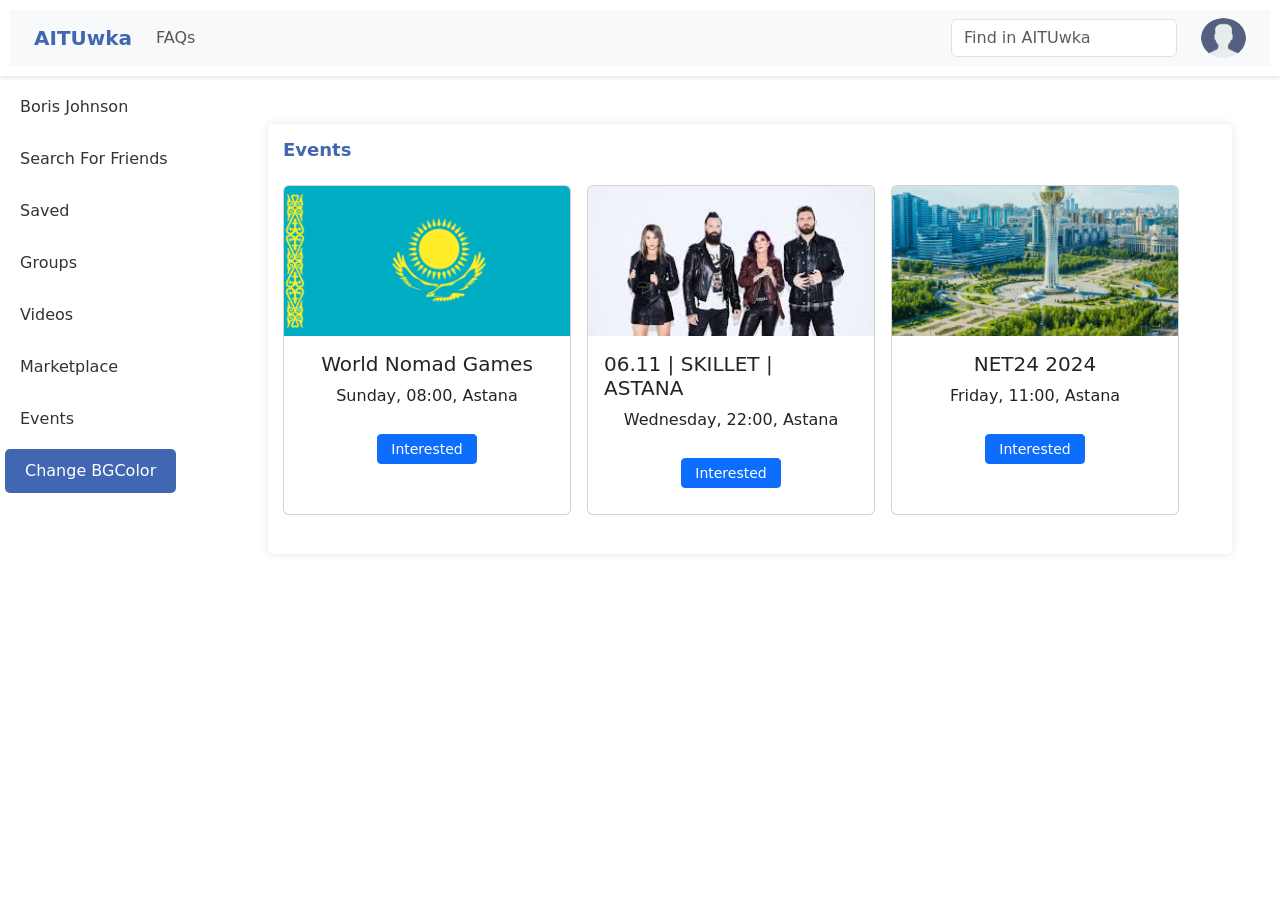
==== events.html @ 74ab94d4 "Add files via upload" ====
<!DOCTYPE html>
<html lang="en">
<head>
    <meta charset="UTF-8">
    <meta name="viewport" content="width=device-width, initial-scale=1.0">
    <title>AITUwka</title>
    <link rel="stylesheet" href="event.css">
    <link rel="stylesheet" href="style.css">
    <link href="https://cdn.jsdelivr.net/npm/bootstrap@5.3.3/dist/css/bootstrap.min.css" rel="stylesheet">
</head>
<body>
    <header>
        <nav class="navbar navbar-expand-lg navbar-light bg-light px-4">
            <a id="navbar-brand" href="home.html">AITUwka</a>
            <div class="collapse navbar-collapse" id="navbarNav">
                <ul class="navbar-nav me-auto mb-2 mb-lg-0">
                    <li class="nav-item">
                        <a class="nav-link" href="#">FAQs</a>
                    </li>
                </ul>
                <form class="d-flex">
                    <input class="form-control me-2" type="search" placeholder="Find in AITUwka" aria-label="Search">
                </form>
                <a href="user.html">
                    <img src="img/user.png" alt="Profile" class="profile-pic ms-3" style="height: 40px;">
                </a>
            </div>
        </nav>
    </header>
    
    <aside class="sidebar col-md-2">
        <a href="user.html">Boris Johnson</a>
        <a href="#">Search For Friends</a>
        <a href="saves.html">Saved</a>
        <a href="group.html">Groups</a>
        <a href="#">Videos</a>
        <a href="marketplace.html">Marketplace</a>
        <a href="events.html">Events</a>

        <div class="bg-button">
            <button id="colorBtn">Change BGColor</button>
        </div>
    </aside>

    <main id="content" class="p-5">
        <section id="events-section">
            <h2 class="section-title mb-4">Events</h2>
            
            <div class="d-flex flex-wrap">
            
            <div class="card mb-4 me-3" style="width: 18rem;">
                <img class="card-img-top" src="img/Flag_of_Kazakhstan.svg.png" alt="World Nomad Games">
                <div class="card-body">
                    <h5 class="card-title">World Nomad Games</h5>
                    <p class="card-text">Sunday, 08:00, Astana</p>
                    <a href="#" class="btn btn-primary btn-sm">Interested</a>
                </div>
            </div>
    
            <div class="card mb-4 me-3" style="width: 18rem;">
                <img class="card-img-top" src="img/skillet.jpg" alt="Skillet Concert">
                <div class="card-body">
                    <h5 class="card-title">06.11 | SKILLET | ASTANA</h5>
                    <p class="card-text">Wednesday, 22:00, Astana</p>
                    <a href="#" class="btn btn-primary btn-sm">Interested</a>
                </div>
            </div>
    
            <div class="card mb-4 me-3" style="width: 18rem;">
                <img class="card-img-top" src="img/net24.jpg" alt="NET24 Astana Workshop">
                <div class="card-body">
                    <h5 class="card-title">NET24 2024</h5>
                    <p class="card-text">Friday, 11:00, Astana</p>
                    <a href="#" class="btn btn-primary btn-sm">Interested</a>
                </div>
            </div>
            </div>
        </section>
    </main>

    <script src="index.js"></script>
        

</body>
</html>
---- event.css ----
.card-body {
    display: flex;
    flex-direction: column;
    align-items: center; 
}

.btn.btn-primary.btn-sm {
    width: 100px; 
    height: 30px; 
    font-size: 14px; 
    margin: 10px auto; 
    display: block; 
}

.card-img-top {
    width: 100%; 
    height: 150px; 
    object-fit: cover;
  }

#content {
    margin-left: 220px;
    padding: 20px;
}

#events-section {
    background-color: #fff;
    padding: 15px;
    border-radius: 5px;
    margin-bottom: 10px;
    box-shadow: 0 0 10px rgba(0, 0, 0, 0.1);
}

.section-title {
    font-size: 18px;
    font-weight: bold;
    color: #4267b2;
}

.event-item {
    display: flex;
    margin-bottom: 10px;
}

.event-img {
    width: 600px;
    margin-right: 15px;
}

.event-info {
    display: flex;
    flex-direction: column;
    justify-content: center;
}

.event-title {
    margin: 0;
    font-size: 16px;
    font-weight: bold;
}

.event-details {
    color: #555;
    margin: 5px 0;
}

.event-button {
    padding: 10px;
    border-radius: 5px;
    border: none;
    background-color: #4267b2;
    color: white;
    transition: background-color 0.3s ease, transform 0.2s ease;
}

.event-button:hover {
    background-color: #abb4c5;
    transform: scale(1.05);
}
---- style.css ----
body {
    font-family: Arial, sans-serif;
    background-color: #f0f2f5;
    margin: 0;
    padding: 0;
}

header {
    background-color: white;
    padding: 10px;
    color: #4267b2;
    display: flex;
    justify-content: space-between;
    align-items: center;
    box-shadow: 0 2px 4px rgba(0, 0, 0, 0.1);
}

header a {
    color: #4267b2;
    text-decoration: none;
}

.logo {
    margin: 0;
    font-size: 26px;
    font-weight: bold;
}

.search-input {
    padding: 10px;
    width: calc(100% - 350px);
    border-radius: 20px;
    border: 1px solid #ccc;
    background-color: #f0f2f5;
    color: #333;
    margin-left: 20px;
    transition: border 0.3s ease, box-shadow 0.3s ease;
}

.search-input:focus {
    border-color: #4267b2;
    box-shadow: 0 0 5px rgba(66, 103, 178, 0.5);
    outline: none;
}

.navbar {
    width: 100%;
  }
  
#navbar-brand {
    padding-top: var(--bs-navbar-brand-padding-y);
    padding-bottom: var(--bs-navbar-brand-padding-y);
    margin-right: var(--bs-navbar-brand-margin-end);
    font-size: var(--bs-navbar-brand-font-size);
    color: #4267b2;
    text-decoration: none;
    white-space: nowrap;
    font-weight: bold;
}
  
.navbar-nav {
    display: flex; 
    flex-direction: row;
    align-items: center; 
}
  
.nav-item {
    margin-right: 20px; 
}
  
.nav-link {
    color: #fff; 
    text-decoration: none; 
    transition: color 0.2s ease; 
}
  
.nav-link:hover {
    color: #ccc; 
}
  
.navbar-toggler {
    border: none; 
    outline: none; 
}
  
.navbar-toggler-icon {
    font-size: 1.5rem;
    color: #fff; 
}

.nav a {
    margin-right: 15px;
    color: #4267b2;
    text-decoration: none;
    font-weight: 500;
    transition: color 0.3s ease;
}

.nav a:hover {
    color: #29487d;
    text-decoration: underline;
}

.profile-pic {
    width: 45px;
    height: 45px;
    border-radius: 50%;
    transition: transform 0.3s ease, box-shadow 0.3s ease;
}

.profile-pic:hover {
    transform: scale(1.1);
    box-shadow: 0 0 10px rgba(0, 0, 0, 0.3);
}

.sidebar {
    background-color: white;
    padding: 5px;
    position: fixed;
    top: 80px;
    bottom: 0;
    width: 200px;
}

.sidebar a {
    display: block;
    padding: 10px 15px;
    color: #333;
    text-decoration: none;
    margin-bottom: 8px;
    font-weight: 500;
    border-radius: 5px;
    transition: background-color 0.3s ease, color 0.3s ease;
}

.sidebar a:hover {
    background-color: #4267b2;
    color: white;
}


.content {
    margin-left: 260px;
    padding: 20px;
}

.new-post, .post {
    background-color: white;
    padding: 20px;
    border-radius: 8px;
    box-shadow: 0 2px 6px rgba(0, 0, 0, 0.1);
    margin-bottom: 20px;
}

.new-post h2, .post h2 {
    font-size: 22px;
    color: #4267b2;
}

.post-textarea {
    width: 90%;
    height: 100px;
    padding: 12px;
    border-radius: 8px;
    border: 1px solid #ccc;
    background-color: #f0f2f5;
    resize: none;
    font-size: 16px;
    transition: border 0.3s ease;
}

.post-textarea:focus {
    border-color: #4267b2;
    outline: none;
}

.post-option {
    padding: 10px;
    border-radius: 5px;
    background-color: #f0f2f5;
    color: #666;
    margin-right: 10px;
    cursor: pointer;
}

.submit-btn {
    width: 100%;
    padding: 12px;
    background-color: #4267b2;
    color: white;
    border: none;
    border-radius: 5px;
    cursor: pointer;
    font-size: 16px;
    font-weight: bold;
    transition: background-color 0.3s ease, transform 0.2s ease;
}

.submit-btn:hover {
    background-color: #29487d;
    transform: scale(1.05);
}


.post-actions {
    display: flex;
    justify-content: space-between;
    margin-top: 15px;
}

.action-btn {
    background-color: #f0f2f5;
    color: #666;
    border: none;
    padding: 10px 20px;
    cursor: pointer;
    font-size: 14px;
    border-radius: 5px;
    transition: background-color 0.3s ease, transform 0.2s ease;
}

.action-btn:hover {
    background-color: #abb4c5;
    transform: scale(1.05);
}

.post-image {
    width: 700px;
    height: auto;
    max-width: 700px;
    margin-top: 15px;
    border-radius: 5px;
    box-shadow: 0 4px 8px rgba(0, 0, 0, 0.2);
    transition: transform 0.3s ease;
}

.post-image:hover {
    transform: scale(1.05);
}

footer {
    background-color: #4267b2;
    color: white;
    text-align: center;
    padding: 15px;
    position: relative;
    bottom: 0;
    box-shadow: 0 -2px 4px rgba(0, 0, 0, 0.1);
}

.profile-header {
    display: flex;
    justify-content: space-between;
    align-items: center;
    background-color: white;
    margin-left: 220px;
    margin-top: 5px;
    padding: 20px;
}

.profile-info {
    display: flex;
    align-items: center;
}

.profile-user {
    border-radius: 50%;
    width: 80px;
    height: 80px;
    margin-right: 20px;
}

.edit-profile-btn {
    width: 100%;
    padding: 10px;
    border: none;
    border-radius: 5px;
    background-color: #4267b2;
    color: white;
    font-size: 14px;
    font-weight: bold;
    cursor: pointer;
}

.edit-profile-btn:hover, .submit-btn-user:hover {
    transform: scale(1.1);
}

.info {
    margin-left: 220px;
    background-color: #fff;
    padding: 15px; 
    border-radius: 5px; 
    margin-bottom: 50px;
}

.carousel-section{
    margin-left: 220px;
    background-color:rgb(126, 126, 126)f;
}

.carousel-inner img {
    max-width: 600px; 
    width: auto;
    height: 600px;
    margin: 0 auto;
}

.carousel-control-prev-icon,
.carousel-control-next-icon {
    background-color: rgba(128, 128, 128, 0.8);
    border-radius: 50%; 
    width: 40px; 
    height: 40px;
}

.carousel-control-prev-icon:hover,
.carousel-control-next-icon:hover {
    background-color: rgba(128, 128, 128, 1); 
}


.section-heading {
    color: #4267b2; 
    margin-top: 0;
}

.form-label {
    color: #666;
    font-weight: bold;
    display: block;
    margin-bottom: 5px;
}

.form-select {
    padding: 10px;
    border: none;
    border-radius: 5px;
    background-color: #f0f2f5;
    color: #333;
    width: 720px;
    margin-bottom: 15px;
}

.form-input {
    padding: 10px;
    border: none;
    border-radius: 5px;
    background-color: #f0f2f5;
    color: #333;
    width: 700px;
}

.submit-btn-user {
    width: 100%;
    padding: 10px;
    border: none;
    border-radius: 5px;
    background-color: #4267b2;
    color: white;
    font-size: 14px;
    font-weight: bold;
    cursor: pointer;
}

.section-heading {
    color: #4267b2;
    margin-top: 0;
}

.description-detail {
    margin: 0 0 10px 0px; 
    color: #666;
}

.description {
    margin-left: 220px;
    background-color: #fff;
    padding: 15px;
    border-radius: 5px;
    margin-bottom: 50px;
}

.description-list {
    margin: 0;
    padding: 0;
}

.description-term {
    font-weight: bold;
    color: #333;
}

.Hobbies {
    margin-left: 220px; 
    background-color: #fff; 
    padding: 15px; 
    border-radius: 5px; 
    margin-bottom: 50px;
}

.Movies {
    margin-left: 220px; 
    background-color: #fff; 
    padding: 15px; 
    border-radius: 5px; 
    margin-bottom: 50px;
}

.Quotes {
    margin-left: 220px; 
    background-color: #fff; 
    padding: 15px; 
    border-radius: 5px; 
    margin-bottom: 50px;
}

.quote {
    font-style: italic; 
    color: #555;
}

.Books {
    margin-left: 220px; 
    background-color: #fff; 
    padding: 15px; 
    border-radius: 5px; 
    margin-bottom: 50px;
}

#current-time {
    margin-top: 20px;
    padding: 15px;
    background-color: #e9f7fd;
    border: 1px solid #007bff;
    border-radius: 8px;
    text-align: center;
    font-size: 18px;
    color: #007bff;
    font-weight: bold;
    box-shadow: 0 4px 6px rgba(0, 0, 0, 0.1);
    transition: background-color 0.3s ease;
}

#current-time:hover {
    background-color: #d0e8ff;
}

@media (max-width: 768px) {
    #current-time {
        font-size: 16px;
        padding: 10px;
    }
}

.bg-toggle {
    margin-top: 160px;
    align-items: center;
    padding: 10px;
    background-color: #f0f0f0;
    border-radius: 10px;
    box-shadow: 0 4px 6px rgba(0, 0, 0, 0.1);
    transition: background-color 0.3s ease;
}

.bg-label {
    font-size: 16px;
    font-weight: 600;
    color: #333;
}

input[type="checkbox"] {
    appearance: none;
    width: 50px;
    height: 25px;
    background-color: #ccc;
    border-radius: 15px;
    position: relative;
    outline: none;
    cursor: pointer;
    transition: background-color 0.3s ease;
}

input[type="checkbox"]::before {
    content: '';
    position: absolute;
    top: 2px;
    left: 2px;
    width: 20px;
    height: 20px;
    background-color: white;
    border-radius: 50%;
    transition: transform 0.3s ease;
}

input[type="checkbox"]:checked {
    background-color: #4caf50;
}

input[type="checkbox"]:checked::before {
    transform: translateX(25px);
}

.bg-toggle:hover {
    background-color: #e0e0e0;
}

#colorBtn {
    background-color: #4267b2; 
    color: #fff;
    padding: 10px 20px;
    border: none;
    border-radius: 5px;
    cursor: pointer;
  }
  
  #colorBtn:hover {
    background-color: #2c4475; 
  }
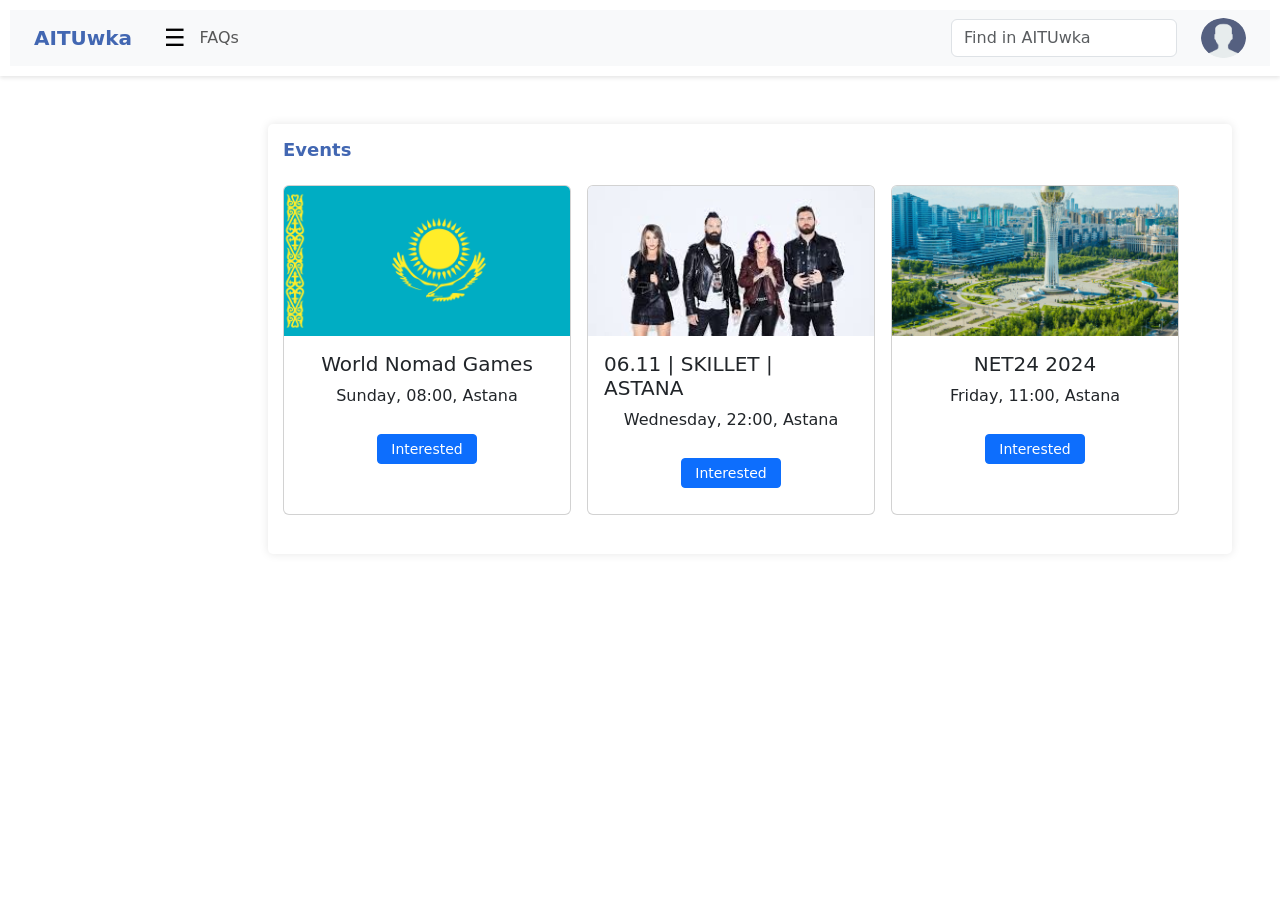
==== commit 2016d0e4: "Add files via upload" ====
--- a/events.html
+++ b/events.html
@@ -12,10 +12,11 @@
     <header>
         <nav class="navbar navbar-expand-lg navbar-light bg-light px-4">
             <a id="navbar-brand" href="home.html">AITUwka</a>
+            <button class="sidebar-toggle-btn" id="sidebarToggleBtn">☰</button>
             <div class="collapse navbar-collapse" id="navbarNav">
                 <ul class="navbar-nav me-auto mb-2 mb-lg-0">
                     <li class="nav-item">
-                        <a class="nav-link" href="#">FAQs</a>
+                        <a class="nav-link" href="FAQ.html">FAQs</a>
                     </li>
                 </ul>
                 <form class="d-flex">
@@ -78,7 +79,15 @@
         </section>
     </main>
 
-    <script src="index.js"></script>
+
+
+    <script src="index.js"></script> 
+    <script>
+    document.getElementById('sidebarToggleBtn').addEventListener('click', function () {
+        const sidebar = document.querySelector('.sidebar');
+        sidebar.classList.toggle('open'); 
+    });
+    </script>
         
 
 </body>
--- a/style.css
+++ b/style.css
@@ -121,6 +121,20 @@
     top: 80px;
     bottom: 0;
     width: 200px;
+    display: none; 
+    transition: all 0.3s ease; 
+}
+
+.sidebar-toggle-btn {
+    background-color: transparent;
+    border: none;
+    font-size: 24px;
+    margin-left: 10px;
+    cursor: pointer;
+}
+
+.sidebar.open {
+    display: block; 
 }
 
 .sidebar a {
@@ -515,12 +529,88 @@
     cursor: pointer;
   }
   
-  #colorBtn:hover {
+#colorBtn:hover {
     background-color: #2c4475; 
-  }
-
-
-
-
-
-
+}
+
+@media (max-width: 768px) {
+    .sidebar {
+        display: none;
+        width: 100%;
+        position: relative;
+        margin-bottom: 20px;
+    }
+
+    .sidebar-toggle-btn {
+        display: inline-block; 
+    }
+
+    .sidebar.open {
+        display: block; 
+    }
+
+    .content {
+        margin-left: 0;
+        padding: 10px;
+    }
+
+    .post-image {
+        width: 100%; 
+    }
+
+    .profile-pic {
+        height: 30px;
+    }
+
+    .post-actions {
+        flex-direction: column;
+    }
+
+    .new-post h2, .post h2 {
+        font-size: 18px;
+    }
+
+    .submit-btn {
+        width: 100%;
+        padding: 10px;
+    }
+
+    footer {
+        font-size: 12px;
+        padding: 10px;
+    }
+}
+
+@media (max-width: 576px) {
+    .navbar-brand {
+        font-size: 20px;
+    }
+
+    .navbar-collapse {
+        text-align: center;
+    }
+
+    .post h2 {
+        font-size: 16px;
+    }
+
+    .post-image {
+        width: 100%;
+        max-width: 100%;
+    }
+}
+
+
+
+
+
+
+
+
+
+
+
+
+
+
+
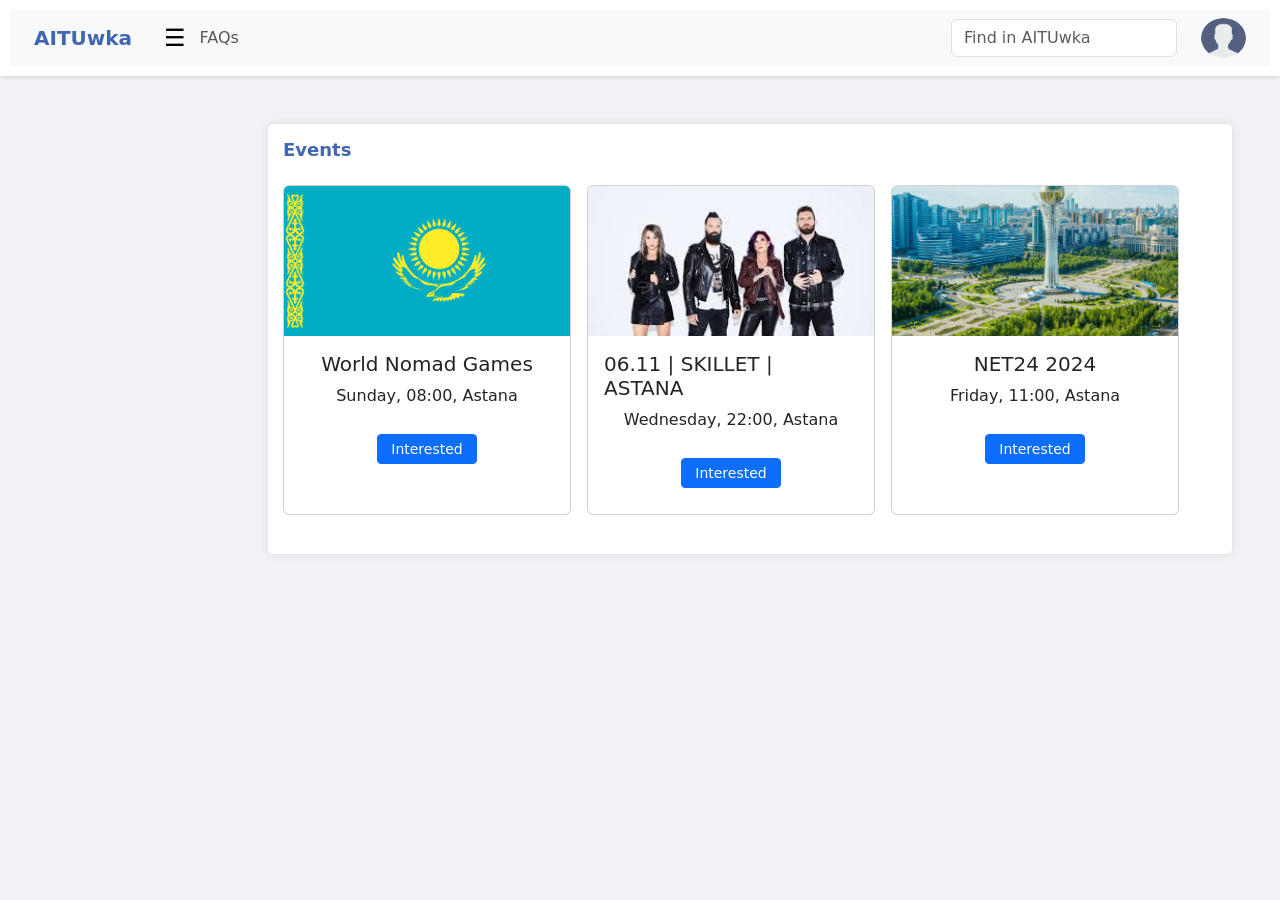
==== commit f11d471a: "Add files via upload" ====
--- a/events.html
+++ b/events.html
@@ -6,89 +6,89 @@
     <title>AITUwka</title>
     <link rel="stylesheet" href="event.css">
     <link rel="stylesheet" href="style.css">
+    <link rel="stylesheet" href="checkbox.css"> 
     <link href="https://cdn.jsdelivr.net/npm/bootstrap@5.3.3/dist/css/bootstrap.min.css" rel="stylesheet">
 </head>
 <body>
     <header>
         <nav class="navbar navbar-expand-lg navbar-light bg-light px-4">
-            <a id="navbar-brand" href="home.html">AITUwka</a>
-            <button class="sidebar-toggle-btn" id="sidebarToggleBtn">☰</button>
+            <a id="navbar-brand" href="home.html" data-en="AITUwka" data-ru="АЙТУшка">AITUwka</a>
+            <button class="sidebar-toggle-btn" id="sidebarToggleBtn" data-en="☰" data-ru="☰">☰</button>
             <div class="collapse navbar-collapse" id="navbarNav">
                 <ul class="navbar-nav me-auto mb-2 mb-lg-0">
                     <li class="nav-item">
-                        <a class="nav-link" href="FAQ.html">FAQs</a>
+                        <a class="nav-link" href="FAQ.html" data-en="FAQs" data-ru="Часто задаваемые вопросы">FAQs</a>
                     </li>
                 </ul>
-                <form class="d-flex">
-                    <input class="form-control me-2" type="search" placeholder="Find in AITUwka" aria-label="Search">
+                <form class="d-flex align-items-center">
+                    <input class="form-control me-2" type="search" placeholder="Find in AITUwka" aria-label="Search" data-en="Find in AITUwka" data-ru="Найти в AITUwka">
                 </form>
                 <a href="user.html">
-                    <img src="img/user.png" alt="Profile" class="profile-pic ms-3" style="height: 40px;">
+                    <img src="img/user.png" alt="Profile" class="profile-pic ms-3" style="height: 40px;" data-en="Profile" data-ru="Профиль">
                 </a>
             </div>
         </nav>
     </header>
     
     <aside class="sidebar col-md-2">
-        <a href="user.html">Boris Johnson</a>
-        <a href="#">Search For Friends</a>
-        <a href="saves.html">Saved</a>
-        <a href="group.html">Groups</a>
-        <a href="#">Videos</a>
-        <a href="marketplace.html">Marketplace</a>
-        <a href="events.html">Events</a>
+        <a href="user.html" tabindex="0" data-en="Boris Johnson" data-ru="Борис Джонсон">Boris Johnson</a>
+        <a href="#" tabindex="0" data-en="Search For Friends" data-ru="Искать друзей">Search For Friends</a>
+        <a href="saves.html" tabindex="0" data-en="Saved" data-ru="Сохраненные">Saved</a>
+        <a href="group.html" tabindex="0" data-en="Groups" data-ru="Группы">Groups</a>
+        <a href="#" tabindex="0" data-en="Videos" data-ru="Видео">Videos</a>
+        <a href="marketplace.html" tabindex="0" data-en="Marketplace" data-ru="Маркетплейс">Marketplace</a>
+        <a href="events.html" tabindex="0" data-en="Events" data-ru="События">Events</a>
 
-        <div class="bg-button">
-            <button id="colorBtn">Change BGColor</button>
-        </div>
+        <div class="language-selector">
+            <label for="language" data-en="Select Language:" data-ru="Выберите язык:">Select Language:</label>
+            <select id="language" class="form-select">
+                <option value="en" data-en="English" data-ru="Английский">English</option>
+                <option value="ru" data-en="Русский" data-ru="Русский">Русский</option>
+            </select>
+            
+        </div>    
     </aside>
 
     <main id="content" class="p-5">
         <section id="events-section">
-            <h2 class="section-title mb-4">Events</h2>
+            <h2 class="section-title mb-4" data-en="Events" data-ru="События">Events</h2>
             
             <div class="d-flex flex-wrap">
             
             <div class="card mb-4 me-3" style="width: 18rem;">
-                <img class="card-img-top" src="img/Flag_of_Kazakhstan.svg.png" alt="World Nomad Games">
+                <img class="card-img-top" src="img/Flag_of_Kazakhstan.svg.png" alt="World Nomad Games" data-en="World Nomad Games" data-ru="Игры кочевников">
                 <div class="card-body">
-                    <h5 class="card-title">World Nomad Games</h5>
-                    <p class="card-text">Sunday, 08:00, Astana</p>
-                    <a href="#" class="btn btn-primary btn-sm">Interested</a>
+                    <h5 class="card-title" data-en="World Nomad Games" data-ru="Игры кочевников">World Nomad Games</h5>
+                    <p class="card-text" data-en="Sunday, 08:00, Astana" data-ru="Воскресенье, 08:00, Астана">Sunday, 08:00, Astana</p>
+                    <a href="#" class="btn btn-primary btn-sm" data-en="Interested" data-ru="Интересует">Interested</a>
                 </div>
             </div>
     
             <div class="card mb-4 me-3" style="width: 18rem;">
-                <img class="card-img-top" src="img/skillet.jpg" alt="Skillet Concert">
+                <img class="card-img-top" src="img/skillet.jpg" alt="Skillet Concert" data-en="Skillet Concert" data-ru="Концерт Skillet">
                 <div class="card-body">
-                    <h5 class="card-title">06.11 | SKILLET | ASTANA</h5>
-                    <p class="card-text">Wednesday, 22:00, Astana</p>
-                    <a href="#" class="btn btn-primary btn-sm">Interested</a>
+                    <h5 class="card-title" data-en="06.11 | SKILLET | ASTANA" data-ru="06.11 | SKILLET | АСТАНА">06.11 | SKILLET | ASTANA</h5>
+                    <p class="card-text" data-en="Wednesday, 22:00, Astana" data-ru="Среда, 22:00, Астана">Wednesday, 22:00, Astana</p>
+                    <a href="#" class="btn btn-primary btn-sm" data-en="Interested" data-ru="Интересует">Interested</a>
                 </div>
             </div>
     
             <div class="card mb-4 me-3" style="width: 18rem;">
-                <img class="card-img-top" src="img/net24.jpg" alt="NET24 Astana Workshop">
+                <img class="card-img-top" src="img/net24.jpg" alt="NET24 Astana Workshop" data-en="NET24 Astana Workshop" data-ru="Мастерская NET24">
                 <div class="card-body">
-                    <h5 class="card-title">NET24 2024</h5>
-                    <p class="card-text">Friday, 11:00, Astana</p>
-                    <a href="#" class="btn btn-primary btn-sm">Interested</a>
+                    <h5 class="card-title" data-en="NET24 2024" data-ru="NET24 2024">NET24 2024</h5>
+                    <p class="card-text" data-en="Friday, 11:00, Astana" data-ru="Пятница, 11:00, Астана">Friday, 11:00, Astana</p>
+                    <a href="#" class="btn btn-primary btn-sm" data-en="Interested" data-ru="Интересует">Interested</a>
                 </div>
             </div>
             </div>
         </section>
     </main>
 
-
-
-    <script src="index.js"></script> 
-    <script>
-    document.getElementById('sidebarToggleBtn').addEventListener('click', function () {
-        const sidebar = document.querySelector('.sidebar');
-        sidebar.classList.toggle('open'); 
-    });
-    </script>
+    <script src="checkbox.js"></script>
+    <script src="language.js"></script> 
+    <script src="sidebar.js"></script>
+    <script src="keydown.js"></script>
         
-
 </body>
 </html>
--- a/style.css
+++ b/style.css
@@ -1,10 +1,39 @@
 
 body {
     font-family: Arial, sans-serif;
-    background-color: #f0f2f5;
     margin: 0;
     padding: 0;
 }
+
+.logout-section {
+    border-top: 1px solid #e0e0e0; 
+    margin-top: 20px; 
+    padding-top: 20px; 
+    margin-left: 220px;
+}
+
+.logout-btn {
+    width: 100%; 
+    font-weight: bold; 
+    transition: background-color 0.3s; 
+}
+
+.logout-btn:hover {
+    background-color: #c82333; 
+}
+
+/* ... Other styles that don't conflict with night mode ... */ 
+
+body:not(.night-mode) { /* Apply these styles only when NOT in night mode */
+    background-color: #f0f2f5; 
+    color: #4267b2; 
+}
+
+header:not(.night-mode) { /* Apply these styles only when NOT in night mode */
+    background-color: white;
+}
+
+/* ... Other styles that don't conflict with night mode ... */ 
 
 header {
     background-color: white;
@@ -25,6 +54,35 @@
     margin: 0;
     font-size: 26px;
     font-weight: bold;
+}
+
+.language-selector {
+    background-color: #f8f9fa; 
+    border-radius: 5px; 
+    padding: 10px; 
+    box-shadow: 0 2px 5px rgba(0, 0, 0, 0.1); }
+
+.language-selector .form-label {
+    font-weight: bold; 
+}
+
+.language-selector .form-select {
+    border: 1px solid #ced4da; 
+    border-radius: 5px; 
+}
+
+.drop-area {
+    border: 2px dashed #ccc;
+    border-radius: 5px;
+    padding: 20px;
+    text-align: center;
+    margin-top: 10px;
+    margin-bottom: 10px;
+    transition: background-color 0.3s;
+}
+
+.drop-area.hover {
+    background-color: #f0f0f0;
 }
 
 .search-input {
@@ -159,6 +217,7 @@
     padding: 20px;
 }
 
+
 .new-post, .post {
     background-color: white;
     padding: 20px;
@@ -182,6 +241,24 @@
     resize: none;
     font-size: 16px;
     transition: border 0.3s ease;
+}
+
+.post-title{
+    width: 90%;
+    padding: 8px;
+    border-radius: 8px;
+    border: 1px solid #ccc;
+    background-color: #f0f2f5;
+    resize: none;
+    font-size: 16px;
+    transition: border 0.3s ease;
+    margin-bottom: 2px;
+
+}
+
+.post-title:focus{
+    border-color: #4267b2;
+    outline: none;
 }
 
 .post-textarea:focus {
@@ -520,18 +597,7 @@
     background-color: #e0e0e0;
 }
 
-#colorBtn {
-    background-color: #4267b2; 
-    color: #fff;
-    padding: 10px 20px;
-    border: none;
-    border-radius: 5px;
-    cursor: pointer;
-  }
-  
-#colorBtn:hover {
-    background-color: #2c4475; 
-}
+
 
 @media (max-width: 768px) {
     .sidebar {
@@ -579,6 +645,29 @@
         font-size: 12px;
         padding: 10px;
     }
+
+    header .navbar {
+        flex-direction: column; 
+    }
+
+    .profile-info {
+        flex-direction: column;
+        align-items: flex-start;
+    }
+
+    .profile-pic {
+        width: 60px;
+        height: 60px;
+    }
+
+    .profile-header {
+        margin-left: 0;
+        padding: 10px;
+    }
+
+    .edit-profile-btn {
+        width: auto; 
+    }
 }
 
 @media (max-width: 576px) {
--- a/checkbox.css
+++ b/checkbox.css
@@ -0,0 +1,312 @@
+body.night-mode {
+    background-color: #181818 !important; /* Dark background */
+    color: black !important; /* White text */
+}
+
+body.night-mode header {
+    background-color: #282c34; /* Darker header color */
+}
+
+
+body.night-mode .sidebar {
+    background-color: #282c34; /* Dark sidebar color */
+}
+
+body.night-mode .sidebar a {
+    color: white; /* White text for sidebar links */
+}
+
+body.night-mode .new-post,
+body.night-mode .post {
+    background-color: #282c34; /* Dark post background */
+    color: white; /* White text for posts */
+}
+
+body.night-mode .new-post h2,
+body.night-mode .post h2 {
+    color: #e2e2e2; /* Light gray for post titles */
+}
+
+body.night-mode .post-textarea,
+body.night-mode .post-title {
+    background-color: #343a40; /* Darker textarea background */
+    color: white; 
+}
+
+body.night-mode .submit-btn {
+    background-color: #007bff; /* Blue for the button */
+    color: white;
+}
+
+body.night-mode .action-btn {
+    background-color: #343a40; /* Darker button background */
+    color: white;
+}
+
+body.night-mode .post-image {
+    box-shadow: 0 4px 8px rgba(0, 0, 0, 0.5); /* More prominent shadow */
+}
+
+body.night-mode footer {
+    background-color: #181818; /* Darker footer background */
+}
+
+body.night-mode .profile-pic {
+    box-shadow: 0 0 10px rgba(255, 255, 255, 0.3); /* White shadow */
+}
+
+body.night-mode .info {
+    background-color: #282c34;
+    color: white;
+}
+
+body.night-mode .description {
+    background-color: #282c34;
+    color: white;
+}
+
+body.night-mode .description-detail {
+    color: #e2e2e2;
+}
+
+body.night-mode .description-term {
+    color: white;
+}
+
+body.night-mode .Hobbies {
+    background-color: #282c34;
+    color: white;
+}
+
+body.night-mode .Movies {
+    background-color: #282c34;
+    color: white;
+}
+
+body.night-mode .Quotes {
+    background-color: #282c34;
+    color: white;
+}
+
+body.night-mode .quote {
+    color: #e2e2e2;
+}
+
+body.night-mode .Books {
+    background-color: #282c34;
+    color: white;
+}
+
+body.night-mode #current-time {
+    background-color: #282c34;
+    color: #e2e2e2;
+}
+
+body.night-mode #colorBtn {
+    background-color: #007bff;
+    color: white;
+}
+
+body.night-mode .bg-toggle {
+    background-color: #282c34;
+}
+
+body.night-mode .bg-label {
+    color: #e2e2e2;
+}
+
+.theme-toggle {
+    position: relative;
+    display: inline-block;
+    margin-left: 10px; /* Отступ между текстом и чекбоксом */
+    margin-right: 10px;
+}
+
+.theme-toggle-checkbox {
+    display: none; /* Скрыть стандартный чекбокс */
+}
+
+.theme-toggle-button {
+    width: 50px; /* Ширина овала */
+    height: 25px; /* Высота овала */
+    background-color: #ddd; /* Цвет фона овала */
+    border-radius: 25px; /* Овал */
+    position: relative;
+    cursor: pointer;
+    transition: background-color 0.3s;
+}
+
+.theme-toggle-button::before {
+    content: '';
+    position: absolute;
+    width: 20px; /* Ширина кружка */
+    height: 20px; /* Высота кружка */
+    background-color: white; /* Цвет кружка */
+    border-radius: 50%; /* Кружок */
+    top: 50%; /* Вертикальное выравнивание */
+    left: 5px; /* Положение кружка */
+    transform: translateY(-50%); /* Центрирование кружка */
+    transition: left 0.3s;
+}
+
+.theme-toggle-checkbox:checked + .theme-toggle-button {
+    background-color: #4CAF50; /* Цвет фона при включении */
+}
+
+.theme-toggle-checkbox:checked + .theme-toggle-button::before {
+    left: calc(100% - 25px); /* Переместить кружок вправо */
+}
+body.night-mode #events-section h2 {
+    color: white !important; /* Белый текст для заголовка Events */
+}
+
+body.night-mode #events-section {
+    background-color: #343a40 !important; /* Серый фон для секции с событиями */
+}
+
+body.night-mode #marketplace-section h2 {
+    color: white !important; /* Белый текст для заголовка Marketplace */
+}
+
+
+body.night-mode #marketplace-section {
+    background-color: #343a40 !important; /* Серый фон для секции с предметами */
+}
+
+body.night-mode .market-item {
+    background-color: #282c34 !important; /* Темно-серый фон для карточек с предметами */
+    color: white !important; /* Белый текст для карточек с предметами */
+}
+
+body.night-mode .market-item h3,
+body.night-mode .market-item p {
+    color: white !important; /* Белый текст для заголовков и цены предметов */
+}
+
+body.night-mode .market-item .btn {
+    background-color: #007bff !important; /* Синяя кнопка в ночном режиме */
+    color: white !important; /* Белый текст для кнопки */
+}
+body.night-mode .card {
+    background-color: #282c34 !important; /* Темно-серый фон для карточек с событиями */
+    color: white !important; /* Белый текст для карточек */
+}
+
+body.night-mode .card-title,
+body.night-mode .card-text {
+    color: white !important; /* Белый текст для заголовков и описания событий */
+}
+
+body.night-mode .btn {
+    background-color: #007bff !important; /* Синяя кнопка в темном режиме */
+    color: white !important; /* Белый текст для кнопки */
+}
+body.night-mode .group {
+    background-color: #282c34; /* Серый фон для окна группы */
+    color: white; /* Белый текст внутри группы */
+}
+
+body.night-mode .group-item {
+    background-color: #343a40; /* Более светлый серый фон для каждой группы */
+    color: white; /* Белый текст */
+}
+
+body.night-mode .group-item h3,
+body.night-mode .group-item p {
+    color: white !important; /* Белый текст для заголовков и описания групп */
+}
+
+body.night-mode .member-bt {
+    background-color: #007bff; /* Синяя кнопка в ночном режиме */
+    color: white; /* Белый текст на кнопке */
+}
+body.night-mode .cmnt {
+    color: white !important; /* Белый текст для постов */
+}
+
+body.night-mode .saved-item {
+    background-color: #343a40 !important; /* Темно-серый фон для сохраненных элементов */
+    color: white !important; /* Белый текст внутри сохраненных элементов */
+}
+
+body.night-mode .saved-item h3,
+body.night-mode .saved-item p {
+    color: white !important; /* Белый текст для заголовков и описания сохраненных элементов */
+}
+
+body.night-mode .save-png {
+    filter: invert(100%); /* Инвертирование цвета для превращения картинки в белую */
+}
+body.night-mode .saved-item {
+    background-color: #343a40 !important; /* Темно-серый фон для сохраненных элементов */
+    color: white !important; /* Белый текст внутри сохраненных элементов */
+}
+
+body.night-mode .saved-item h3,
+body.night-mode .saved-item p {
+    color: white !important; /* Белый текст для заголовков и описания сохраненных элементов */
+}
+body.night-mode main.saves {
+    background-color: #343a40 !important; /* Темно-серый фон для всего блока с сохраненными элементами */
+    color: white; /* Белый текст для всего блока */
+    padding: 20px; /* Добавить отступы для удобства */
+    border-radius: 8px; /* Закругленные углы (по желанию) */
+}
+
+/* не удалять 
+body.night-mode .bg-light, 
+body.night-mode .card, 
+body.night-mode .container, 
+body.night-mode .section, 
+body.night-mode .main {
+    background-color: #343a40 !important;  Серый фон для всех белых окон 
+    color: white !important;  Белый текст внутри 
+} */
+
+body.night-mode .carousel-item {
+    background-color: #343a40 !important; /* Серый фон для элементов карусели */
+}
+
+body.night-mode .carousel-caption {
+    color: white !important; /* Белый текст для подписи карусели */
+}
+
+
+
+body.night-mode .description {
+    background-color: #343a40 !important; /* Серый фон для описаний */
+    color: white !important; /* Белый текст для описаний */
+}
+
+body.night-mode .info {
+    background-color: #343a40 !important; /* Серый фон для информации */
+    color: white !important; /* Белый текст для информации */
+}
+
+body.night-mode .Hobbies,
+body.night-mode .Movies,
+body.night-mode .Books,
+body.night-mode .quote-section{
+    background-color: #343a40 !important; /* Серый фон для секций хобби, фильмов и книг */
+    color: white !important; /* Белый текст для этих секций */
+}
+
+body.night-mode .section-heading {
+    color: white !important; /* Белый текст для заголовков секций */
+}
+
+body.night-mode .saved-item {
+    background-color: #343a40 !important; /* Темно-серый фон для сохраненных элементов */
+    color: white !important; /* Белый текст внутри сохраненных элементов */
+}
+body.night-mode .quote {
+    background-color: #343a40; /* Темно-серый фон для каждой цитаты */
+    color: white; /* Белый текст для цитат */
+    padding: 10px; /* Отступы вокруг цитат для удобства */
+    border-radius: 5px; /* Закругленные углы для цитат */
+}
+body.night-mode .description-section {
+    background-color: #343a40; /* Темно-серый фон для ночного режима */
+    color: #e2e2e2; /* Светло-серый цвет текста */
+}
+
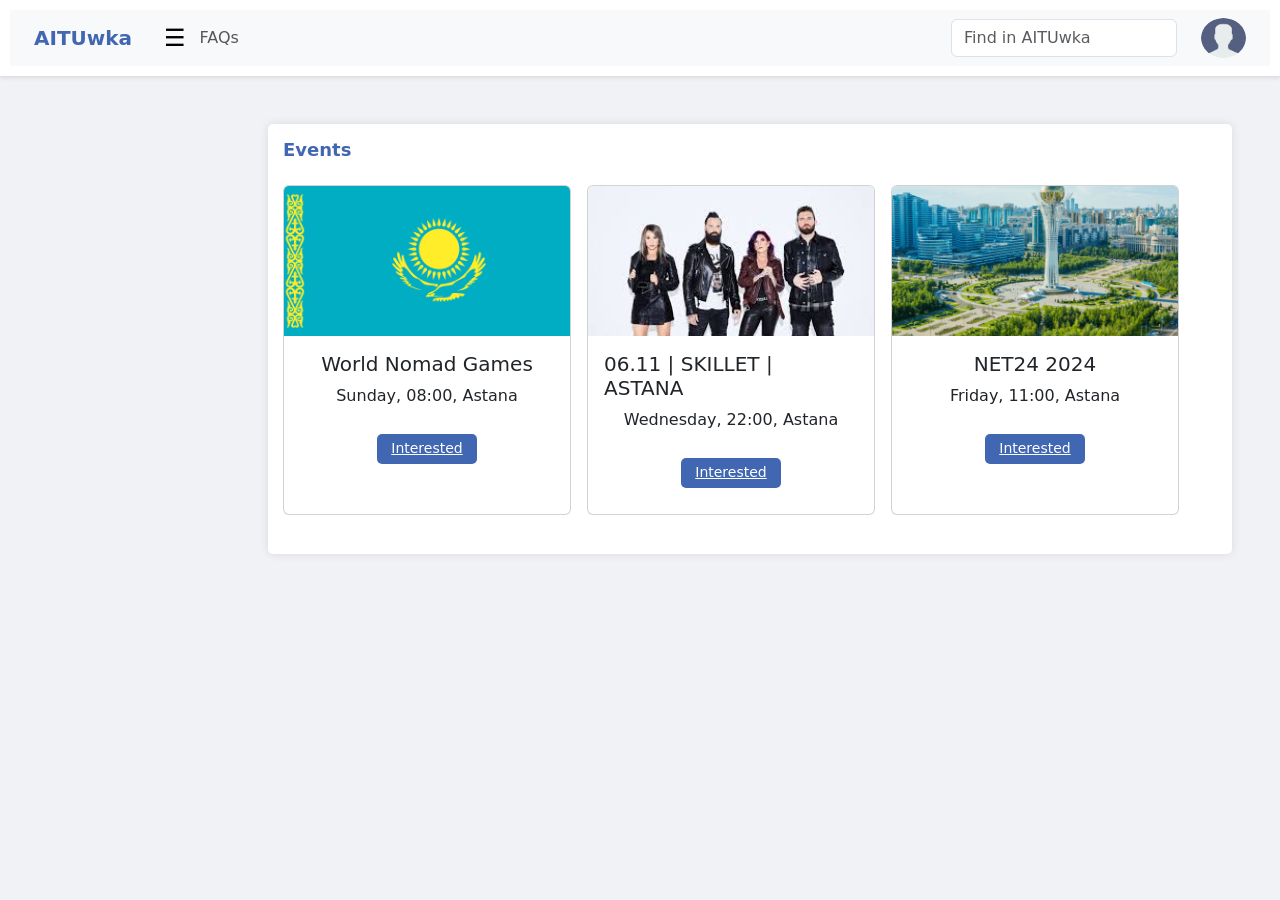
==== commit 1a4a7bf5: "Add files via upload" ====
--- a/events.html
+++ b/events.html
@@ -11,7 +11,7 @@
 </head>
 <body>
     <header>
-        <nav class="navbar navbar-expand-lg navbar-light bg-light px-4">
+        <nav class="navbar navigate navbar-expand-lg navbar-light bg-light px-4">
             <a id="navbar-brand" href="home.html" data-en="AITUwka" data-ru="АЙТУшка">AITUwka</a>
             <button class="sidebar-toggle-btn" id="sidebarToggleBtn" data-en="☰" data-ru="☰">☰</button>
             <div class="collapse navbar-collapse" id="navbarNav">
@@ -32,13 +32,11 @@
     
     <aside class="sidebar col-md-2">
         <a href="user.html" tabindex="0" data-en="Boris Johnson" data-ru="Борис Джонсон">Boris Johnson</a>
-        <a href="#" tabindex="0" data-en="Search For Friends" data-ru="Искать друзей">Search For Friends</a>
-        <a href="saves.html" tabindex="0" data-en="Saved" data-ru="Сохраненные">Saved</a>
+        <a href="saves.html" tabindex="0" data-en="Search For Friends" data-ru="Искать друзей">Search For Friends</a>
         <a href="group.html" tabindex="0" data-en="Groups" data-ru="Группы">Groups</a>
-        <a href="#" tabindex="0" data-en="Videos" data-ru="Видео">Videos</a>
         <a href="marketplace.html" tabindex="0" data-en="Marketplace" data-ru="Маркетплейс">Marketplace</a>
         <a href="events.html" tabindex="0" data-en="Events" data-ru="События">Events</a>
-
+        
         <div class="language-selector">
             <label for="language" data-en="Select Language:" data-ru="Выберите язык:">Select Language:</label>
             <select id="language" class="form-select">
@@ -60,7 +58,7 @@
                 <div class="card-body">
                     <h5 class="card-title" data-en="World Nomad Games" data-ru="Игры кочевников">World Nomad Games</h5>
                     <p class="card-text" data-en="Sunday, 08:00, Astana" data-ru="Воскресенье, 08:00, Астана">Sunday, 08:00, Astana</p>
-                    <a href="#" class="btn btn-primary btn-sm" data-en="Interested" data-ru="Интересует">Interested</a>
+                    <a href="#" class="event-button" data-id="1" data-en="Interested" data-ru="Интересует">Interested</a>
                 </div>
             </div>
     
@@ -69,7 +67,7 @@
                 <div class="card-body">
                     <h5 class="card-title" data-en="06.11 | SKILLET | ASTANA" data-ru="06.11 | SKILLET | АСТАНА">06.11 | SKILLET | ASTANA</h5>
                     <p class="card-text" data-en="Wednesday, 22:00, Astana" data-ru="Среда, 22:00, Астана">Wednesday, 22:00, Astana</p>
-                    <a href="#" class="btn btn-primary btn-sm" data-en="Interested" data-ru="Интересует">Interested</a>
+                    <a href="#" class="event-button" data-id="2" data-en="Interested" data-ru="Интересует">Interested</a>
                 </div>
             </div>
     
@@ -78,17 +76,18 @@
                 <div class="card-body">
                     <h5 class="card-title" data-en="NET24 2024" data-ru="NET24 2024">NET24 2024</h5>
                     <p class="card-text" data-en="Friday, 11:00, Astana" data-ru="Пятница, 11:00, Астана">Friday, 11:00, Astana</p>
-                    <a href="#" class="btn btn-primary btn-sm" data-en="Interested" data-ru="Интересует">Interested</a>
+                    <a href="#" class="event-button" data-id="3" data-en="Interested" data-ru="Интересует">Interested</a>
                 </div>
             </div>
             </div>
         </section>
     </main>
-
+    <script src="event.js"></script>
     <script src="checkbox.js"></script>
     <script src="language.js"></script> 
     <script src="sidebar.js"></script>
     <script src="keydown.js"></script>
+    <script src="changeuser.js"></script>
         
 </body>
 </html>
--- a/event.css
+++ b/event.css
@@ -4,13 +4,7 @@
     align-items: center; 
 }
 
-.btn.btn-primary.btn-sm {
-    width: 100px; 
-    height: 30px; 
-    font-size: 14px; 
-    margin: 10px auto; 
-    display: block; 
-}
+
 
 .card-img-top {
     width: 100%; 
@@ -65,12 +59,20 @@
 }
 
 .event-button {
+    width: 100px; 
+    height: 30px; 
+    font-size: 14px; 
+    margin: 10px auto; 
+    display: flex;
+    align-items: center; /* Вертикальное центрирование текста */
+    justify-content: center; /* Горизонтальное центрирование текста */
     padding: 10px;
     border-radius: 5px;
     border: none;
     background-color: #4267b2;
     color: white;
     transition: background-color 0.3s ease, transform 0.2s ease;
+    text-align: center;
 }
 
 .event-button:hover {
@@ -78,3 +80,12 @@
     transform: scale(1.05);
 }
 
+.event-button.picked {
+    background-color: lightgray; /* Светло-серый фон */
+    color: black; /* Чёрный текст */
+    transform: scale(1); /* Убираем увеличение при выборе */
+}
+
+/* Стили для обычной кнопки Interested */
+
+
--- a/style.css
+++ b/style.css
@@ -1,4 +1,6 @@
-
+.theme-toggle-button{
+    margin-right: 10px;
+}
 body {
     font-family: Arial, sans-serif;
     margin: 0;
--- a/checkbox.css
+++ b/checkbox.css
@@ -6,7 +6,21 @@
 body.night-mode header {
     background-color: #282c34; /* Darker header color */
 }
-
+header.night-mode .navigate{
+    background-color: #343a40 !important; /* Серый фон для секций хобби, фильмов и книг */
+    color: white !important; /* Белый текст для этих секций */
+}
+header.night-mode .sidebar-toggle-btn{
+    color:white
+
+}
+header.night-mode .nav-link {
+    color: #f8f9fa !important;; /* Белый текст для навигационных ссылок */
+}
+
+header.night-mode .nav-link.active {
+    color: #ffffff !important;; /* Цвет активной ссылки */
+}
 
 body.night-mode .sidebar {
     background-color: #282c34; /* Dark sidebar color */
@@ -65,6 +79,16 @@
     color: white;
 }
 
+body.night-mode .profile-header {
+    background-color:#343a40 !important;
+    color: white !important;
+}
+
+body.night-mode .logout-section {
+    background-color:#343a40 !important;
+    color: white !important;
+}
+
 body.night-mode .description-detail {
     color: #e2e2e2;
 }
@@ -114,6 +138,8 @@
 body.night-mode .bg-label {
     color: #e2e2e2;
 }
+
+.nav-link.night-mode
 
 .theme-toggle {
     position: relative;
@@ -263,13 +289,7 @@
     color: white !important;  Белый текст внутри 
 } */
 
-body.night-mode .carousel-item {
-    background-color: #343a40 !important; /* Серый фон для элементов карусели */
-}
-
-body.night-mode .carousel-caption {
-    color: white !important; /* Белый текст для подписи карусели */
-}
+
 
 
 
@@ -310,3 +330,4 @@
     color: #e2e2e2; /* Светло-серый цвет текста */
 }
 
+
